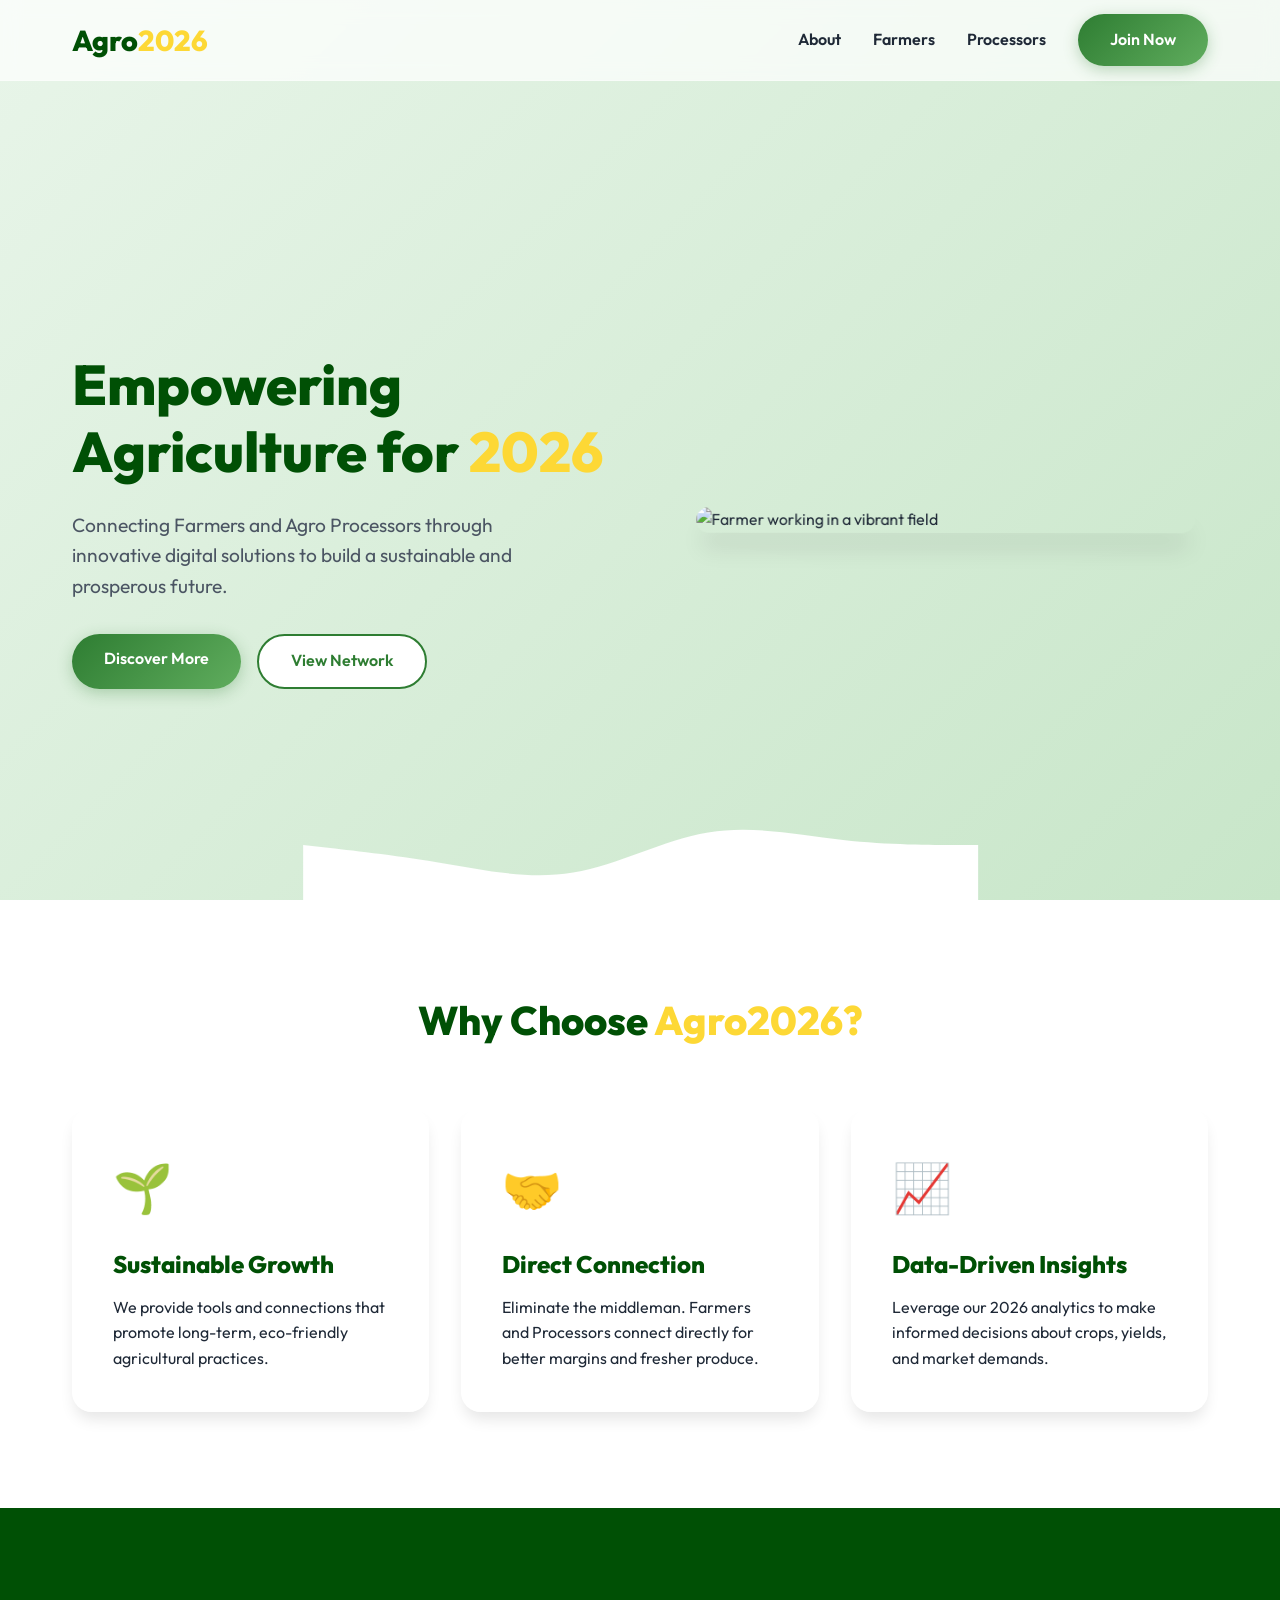
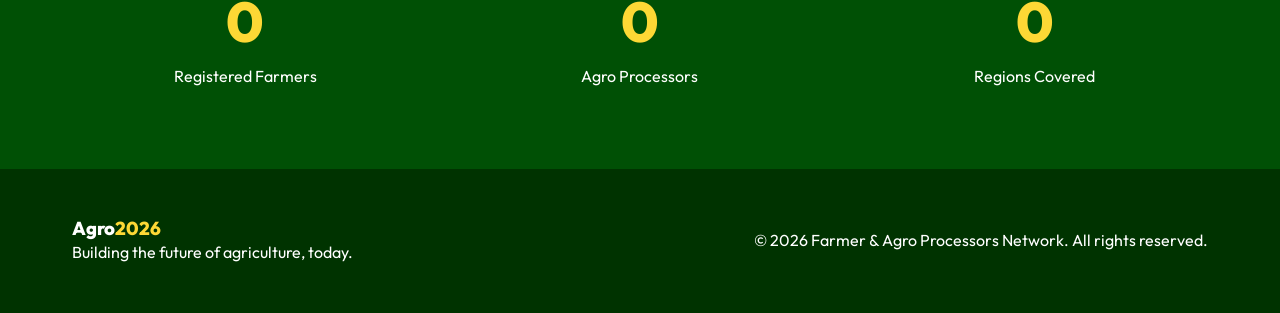
==== index.html @ 254d3b40 "Add index.html" ====
<!DOCTYPE html>
<html lang="en">
<head>
    <meta charset="UTF-8">
    <meta name="viewport" content="width=device-width, initial-scale=1.0">
    <title>Farmer and Agro Processors 2026</title>
    <link href="https://fonts.googleapis.com/css2?family=Outfit:wght@300;400;600;800&display=swap" rel="stylesheet">
    <link rel="stylesheet" href="style.css">
</head>
<body>
    <header>
        <div class="container">
            <nav class="navbar">
                <a href="#" class="logo">Agro<span class="highlight">2026</span></a>
                <ul class="nav-links">
                    <li><a href="#about">About</a></li>
                    <li><a href="#farmers">Farmers</a></li>
                    <li><a href="#processors">Processors</a></li>
                    <li><a href="#contact" class="btn btn-primary">Join Now</a></li>
                </ul>
            </nav>
        </div>
    </header>

    <main>
        <section class="hero">
            <div class="container hero-content">
                <div class="hero-text">
                    <h1>Empowering Agriculture for <span class="highlight">2026</span></h1>
                    <p>Connecting Farmers and Agro Processors through innovative digital solutions to build a sustainable and prosperous future.</p>
                    <div class="hero-buttons">
                        <a href="#learn-more" class="btn btn-primary">Discover More</a>
                        <a href="#farmers" class="btn btn-secondary">View Network</a>
                    </div>
                </div>
                <div class="hero-image">
                    <img src="https://images.unsplash.com/photo-1592982537447-6f2aa0c46bc5?ixlib=rb-4.0.3&auto=format&fit=crop&w=800&q=80" alt="Farmer working in a vibrant field">
                </div>
            </div>
            <div class="wave">
                <svg viewBox="0 0 1440 320" xmlns="http://www.w3.org/2000/svg">
                    <path fill="#ffffff" fill-opacity="1" d="M0,192L48,197.3C96,203,192,213,288,229.3C384,245,480,267,576,250.7C672,235,768,181,864,165.3C960,149,1056,171,1152,181.3C1248,192,1344,192,1392,192L1440,192L1440,320L1392,320C1344,320,1248,320,1152,320C1056,320,960,320,864,320C768,320,672,320,576,320C480,320,384,320,288,320C192,320,96,320,48,320L0,320Z"></path>
                </svg>
            </div>
        </section>

        <section id="features" class="features">
            <div class="container">
                <h2 class="section-title">Why Choose <span class="highlight">Agro2026?</span></h2>
                <div class="grid">
                    <div class="feature-card glass">
                        <div class="icon-wrapper">🌱</div>
                        <h3>Sustainable Growth</h3>
                        <p>We provide tools and connections that promote long-term, eco-friendly agricultural practices.</p>
                    </div>
                    <div class="feature-card glass">
                        <div class="icon-wrapper">🤝</div>
                        <h3>Direct Connection</h3>
                        <p>Eliminate the middleman. Farmers and Processors connect directly for better margins and fresher produce.</p>
                    </div>
                    <div class="feature-card glass">
                        <div class="icon-wrapper">📈</div>
                        <h3>Data-Driven Insights</h3>
                        <p>Leverage our 2026 analytics to make informed decisions about crops, yields, and market demands.</p>
                    </div>
                </div>
            </div>
        </section>

        <section id="stats" class="stats-section bg-dark">
            <div class="container stats-grid">
                <div class="stat-item">
                    <h3 class="stat-number" data-target="5000">0</h3>
                    <p>Registered Farmers</p>
                </div>
                <div class="stat-item">
                    <h3 class="stat-number" data-target="1200">0</h3>
                    <p>Agro Processors</p>
                </div>
                <div class="stat-item">
                    <h3 class="stat-number" data-target="85">0</h3>
                    <p>Regions Covered</p>
                </div>
            </div>
        </section>
    </main>

    <footer>
        <div class="container footer-content">
            <div class="footer-info">
                <h3>Agro<span class="highlight">2026</span></h3>
                <p>Building the future of agriculture, today.</p>
            </div>
            <div class="footer-links">
                <p>&copy; 2026 Farmer & Agro Processors Network. All rights reserved.</p>
            </div>
        </div>
    </footer>
    <script src="script.js"></script>
</body>
</html>
---- style.css ----
/* Base Styles and Variables */
:root {
    --primary-color: #2e7d32;     /* Deep Green */
    --primary-light: #60ad5e;
    --primary-dark: #005005;
    --secondary-color: #fdd835;   /* Sunflower Yellow */
    --text-dark: #1f2937;
    --text-light: #f3f4f6;
    --bg-color: #f8fafc;
    --white: #ffffff;
    --glass-bg: rgba(255, 255, 255, 0.7);
    --glass-border: rgba(255, 255, 255, 0.3);
    --shadow-sm: 0 4px 6px -1px rgba(0, 0, 0, 0.1);
    --shadow-md: 0 10px 15px -3px rgba(0, 0, 0, 0.1);
    --shadow-lg: 0 20px 25px -5px rgba(0, 0, 0, 0.1);
    --transition: all 0.3s cubic-bezier(0.4, 0, 0.2, 1);
}

* {
    margin: 0;
    padding: 0;
    box-sizing: border-box;
}

body {
    font-family: 'Outfit', sans-serif;
    background-color: var(--bg-color);
    color: var(--text-dark);
    line-height: 1.6;
    overflow-x: hidden;
}

.container {
    max-width: 1200px;
    margin: 0 auto;
    padding: 0 2rem;
}

a {
    text-decoration: none;
    color: inherit;
}

.highlight {
    color: var(--secondary-color);
}

/* Typography */
h1, h2, h3 {
    font-weight: 800;
    line-height: 1.2;
}

/* Buttons */
.btn {
    display: inline-block;
    padding: 0.8rem 2rem;
    border-radius: 50px;
    font-weight: 600;
    cursor: pointer;
    transition: var(--transition);
    border: none;
    text-align: center;
}

.btn-primary {
    background: linear-gradient(135deg, var(--primary-color), var(--primary-light));
    color: var(--white);
    box-shadow: 0 4px 15px rgba(46, 125, 50, 0.3);
}

.btn-primary:hover {
    transform: translateY(-2px);
    box-shadow: 0 6px 20px rgba(46, 125, 50, 0.4);
}

.btn-secondary {
    background: var(--white);
    color: var(--primary-color);
    border: 2px solid var(--primary-color);
}

.btn-secondary:hover {
    background: var(--primary-light);
    color: var(--white);
    border-color: var(--primary-light);
}

/* Header & Navigation */
header {
    position: fixed;
    top: 0;
    left: 0;
    width: 100%;
    z-index: 1000;
    background: var(--glass-bg);
    backdrop-filter: blur(10px);
    border-bottom: 1px solid var(--glass-border);
    transition: var(--transition);
}

.navbar {
    display: flex;
    justify-content: space-between;
    align-items: center;
    height: 80px;
}

.logo {
    font-size: 1.8rem;
    font-weight: 800;
    color: var(--primary-dark);
}

.nav-links {
    display: flex;
    list-style: none;
    gap: 2rem;
    align-items: center;
}

.nav-links a:not(.btn) {
    font-weight: 600;
    color: var(--text-dark);
    position: relative;
    padding-bottom: 5px;
}

.nav-links a:not(.btn)::after {
    content: '';
    position: absolute;
    bottom: 0;
    left: 0;
    width: 0;
    height: 2px;
    background: var(--primary-color);
    transition: var(--transition);
}

.nav-links a:not(.btn):hover::after {
    width: 100%;
}

/* Hero Section */
.hero {
    position: relative;
    padding-top: 140px;
    background: linear-gradient(135deg, #e8f5e9 0%, #c8e6c9 100%);
    min-height: 100vh;
    display: flex;
    flex-direction: column;
}

.hero-content {
    display: flex;
    align-items: center;
    justify-content: space-between;
    gap: 4rem;
    flex: 1;
    z-index: 2;
}

.hero-text {
    flex: 1;
    animation: slideUp 0.8s ease-out;
}

.hero-text h1 {
    font-size: 3.5rem;
    margin-bottom: 1.5rem;
    color: var(--primary-dark);
}

.hero-text p {
    font-size: 1.2rem;
    color: #4b5563;
    margin-bottom: 2rem;
    max-width: 500px;
}

.hero-buttons {
    display: flex;
    gap: 1rem;
}

.hero-image {
    flex: 1;
    position: relative;
    display: flex;
    justify-content: center;
    animation: fadeIn 1s ease-out 0.3s both;
}

.hero-image img {
    width: 100%;
    max-width: 500px;
    border-radius: 20px;
    box-shadow: var(--shadow-lg);
    transform: perspective(1000px) rotateY(-5deg);
    transition: var(--transition);
}

.hero-image img:hover {
    transform: perspective(1000px) rotateY(0deg) scale(1.02);
}

/* Wave Divider */
.wave {
    position: absolute;
    bottom: -5px;
    left: 0;
    width: 100%;
    overflow: hidden;
    line-height: 0;
    z-index: 1;
}

.wave svg {
    position: relative;
    display: block;
    width: calc(100% + 1.3px);
    height: 150px;
}

/* Features Section */
.features {
    padding: 6rem 0;
    background: var(--white);
    position: relative;
    z-index: 2;
}

.section-title {
    text-align: center;
    font-size: 2.5rem;
    margin-bottom: 4rem;
    color: var(--primary-dark);
}

.grid {
    display: grid;
    grid-template-columns: repeat(auto-fit, minmax(300px, 1fr));
    gap: 2rem;
}

/* Glassmorphism Cards */
.glass {
    background: rgba(255, 255, 255, 0.4);
    backdrop-filter: blur(20px);
    -webkit-backdrop-filter: blur(20px);
    border: 1px solid var(--glass-border);
    border-radius: 20px;
    padding: 2.5rem;
    box-shadow: var(--shadow-md);
    transition: var(--transition);
    position: relative;
    overflow: hidden;
}

.glass::before {
    content: '';
    position: absolute;
    top: 0;
    left: 0;
    width: 100%;
    height: 5px;
    background: linear-gradient(90deg, var(--primary-color), var(--secondary-color));
    opacity: 0;
    transition: var(--transition);
}

.glass:hover {
    transform: translateY(-10px);
    box-shadow: var(--shadow-lg);
}

.glass:hover::before {
    opacity: 1;
}

.icon-wrapper {
    font-size: 3rem;
    margin-bottom: 1.5rem;
    display: inline-block;
}

.feature-card h3 {
    font-size: 1.5rem;
    margin-bottom: 1rem;
    color: var(--primary-dark);
}

/* Stats Section */
.stats-section {
    padding: 5rem 0;
    background: var(--primary-dark);
    color: var(--white);
    text-align: center;
}

.stats-grid {
    display: grid;
    grid-template-columns: repeat(auto-fit, minmax(200px, 1fr));
    gap: 3rem;
}

.stat-number {
    font-size: 3.5rem;
    color: var(--secondary-color);
    margin-bottom: 0.5rem;
}

/* Footer */
footer {
    background: #003300;
    color: var(--white);
    padding: 3rem 0;
}

.footer-content {
    display: flex;
    justify-content: space-between;
    align-items: center;
    flex-wrap: wrap;
    gap: 2rem;
}

/* Animations */
@keyframes slideUp {
    from {
        opacity: 0;
        transform: translateY(30px);
    }
    to {
        opacity: 1;
        transform: translateY(0);
    }
}

@keyframes fadeIn {
    from {
        opacity: 0;
    }
    to {
        opacity: 1;
    }
}

/* Responsive Design */
@media (max-width: 900px) {
    .hero-content {
        flex-direction: column;
        text-align: center;
        padding-top: 2rem;
    }
    
    .hero-text h1 {
        font-size: 2.8rem;
    }
    
    .hero-text p {
        margin: 0 auto 2rem;
    }
    
    .hero-buttons {
        justify-content: center;
    }
    
    .nav-links {
        display: none; /* Mobile menu would go here */
    }
}
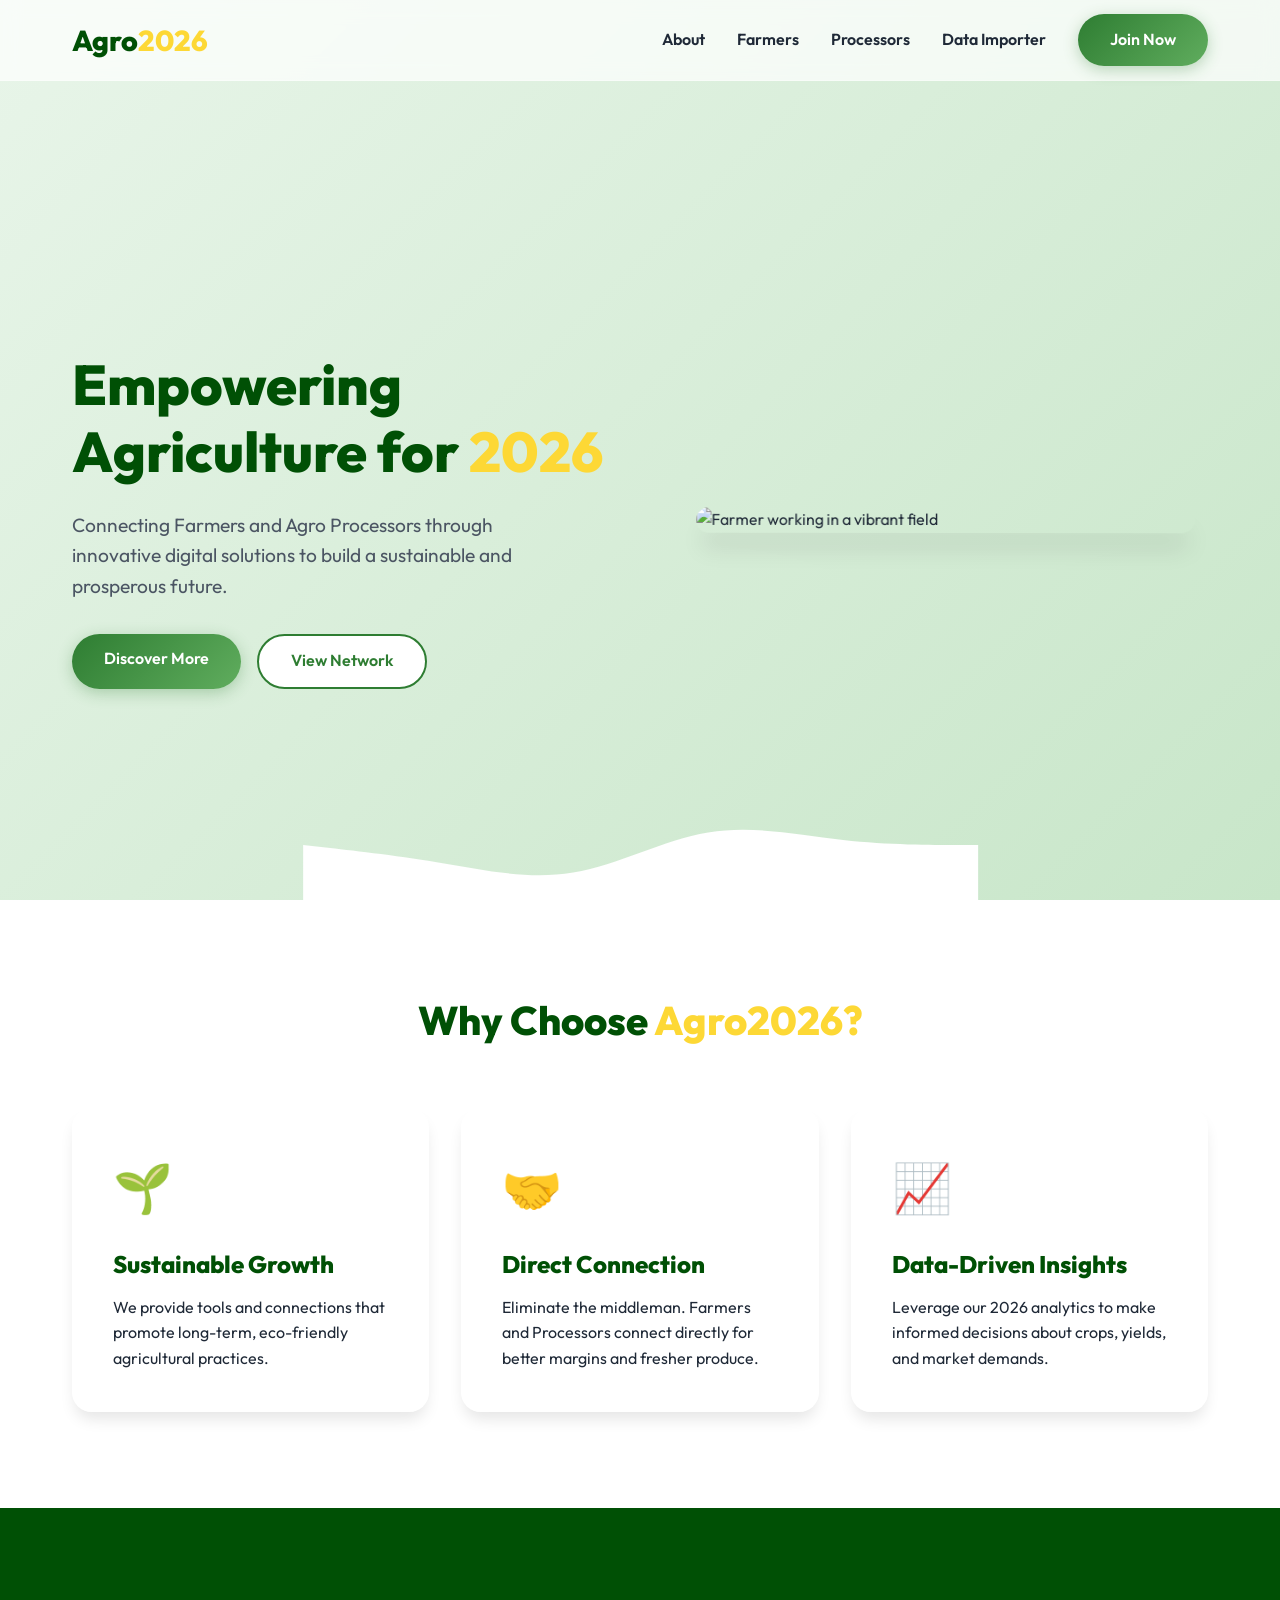
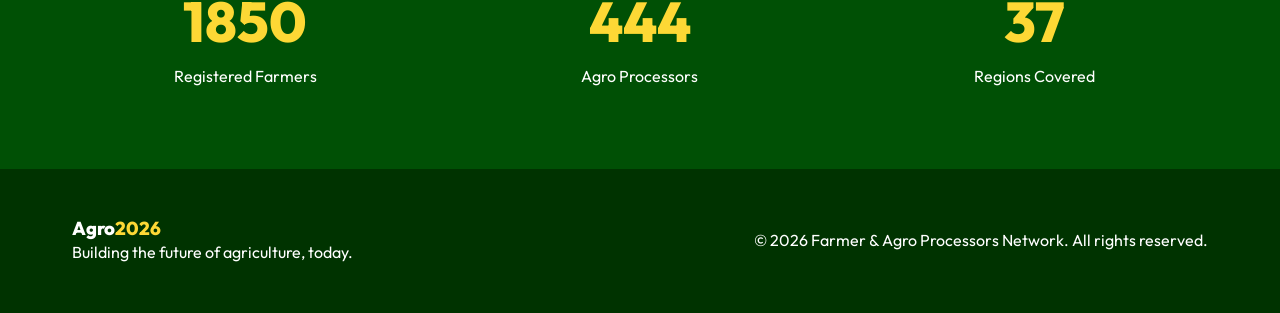
==== commit f409f6a1: "Update index.html" ====
--- a/index.html
+++ b/index.html
@@ -1,5 +1,6 @@
 <!DOCTYPE html>
 <html lang="en">
+
 <head>
     <meta charset="UTF-8">
     <meta name="viewport" content="width=device-width, initial-scale=1.0">
@@ -7,6 +8,7 @@
     <link href="https://fonts.googleapis.com/css2?family=Outfit:wght@300;400;600;800&display=swap" rel="stylesheet">
     <link rel="stylesheet" href="style.css">
 </head>
+
 <body>
     <header>
         <div class="container">
@@ -16,6 +18,7 @@
                     <li><a href="#about">About</a></li>
                     <li><a href="#farmers">Farmers</a></li>
                     <li><a href="#processors">Processors</a></li>
+                    <li><a href="import_data.html">Data Importer</a></li>
                     <li><a href="#contact" class="btn btn-primary">Join Now</a></li>
                 </ul>
             </nav>
@@ -27,19 +30,23 @@
             <div class="container hero-content">
                 <div class="hero-text">
                     <h1>Empowering Agriculture for <span class="highlight">2026</span></h1>
-                    <p>Connecting Farmers and Agro Processors through innovative digital solutions to build a sustainable and prosperous future.</p>
+                    <p>Connecting Farmers and Agro Processors through innovative digital solutions to build a
+                        sustainable and prosperous future.</p>
                     <div class="hero-buttons">
                         <a href="#learn-more" class="btn btn-primary">Discover More</a>
                         <a href="#farmers" class="btn btn-secondary">View Network</a>
                     </div>
                 </div>
                 <div class="hero-image">
-                    <img src="https://images.unsplash.com/photo-1592982537447-6f2aa0c46bc5?ixlib=rb-4.0.3&auto=format&fit=crop&w=800&q=80" alt="Farmer working in a vibrant field">
+                    <img src="https://images.unsplash.com/photo-1592982537447-6f2aa0c46bc5?ixlib=rb-4.0.3&auto=format&fit=crop&w=800&q=80"
+                        alt="Farmer working in a vibrant field">
                 </div>
             </div>
             <div class="wave">
                 <svg viewBox="0 0 1440 320" xmlns="http://www.w3.org/2000/svg">
-                    <path fill="#ffffff" fill-opacity="1" d="M0,192L48,197.3C96,203,192,213,288,229.3C384,245,480,267,576,250.7C672,235,768,181,864,165.3C960,149,1056,171,1152,181.3C1248,192,1344,192,1392,192L1440,192L1440,320L1392,320C1344,320,1248,320,1152,320C1056,320,960,320,864,320C768,320,672,320,576,320C480,320,384,320,288,320C192,320,96,320,48,320L0,320Z"></path>
+                    <path fill="#ffffff" fill-opacity="1"
+                        d="M0,192L48,197.3C96,203,192,213,288,229.3C384,245,480,267,576,250.7C672,235,768,181,864,165.3C960,149,1056,171,1152,181.3C1248,192,1344,192,1392,192L1440,192L1440,320L1392,320C1344,320,1248,320,1152,320C1056,320,960,320,864,320C768,320,672,320,576,320C480,320,384,320,288,320C192,320,96,320,48,320L0,320Z">
+                    </path>
                 </svg>
             </div>
         </section>
@@ -51,17 +58,20 @@
                     <div class="feature-card glass">
                         <div class="icon-wrapper">🌱</div>
                         <h3>Sustainable Growth</h3>
-                        <p>We provide tools and connections that promote long-term, eco-friendly agricultural practices.</p>
+                        <p>We provide tools and connections that promote long-term, eco-friendly agricultural practices.
+                        </p>
                     </div>
                     <div class="feature-card glass">
                         <div class="icon-wrapper">🤝</div>
                         <h3>Direct Connection</h3>
-                        <p>Eliminate the middleman. Farmers and Processors connect directly for better margins and fresher produce.</p>
+                        <p>Eliminate the middleman. Farmers and Processors connect directly for better margins and
+                            fresher produce.</p>
                     </div>
                     <div class="feature-card glass">
                         <div class="icon-wrapper">📈</div>
                         <h3>Data-Driven Insights</h3>
-                        <p>Leverage our 2026 analytics to make informed decisions about crops, yields, and market demands.</p>
+                        <p>Leverage our 2026 analytics to make informed decisions about crops, yields, and market
+                            demands.</p>
                     </div>
                 </div>
             </div>
@@ -98,4 +108,5 @@
     </footer>
     <script src="script.js"></script>
 </body>
-</html>
+
+</html>
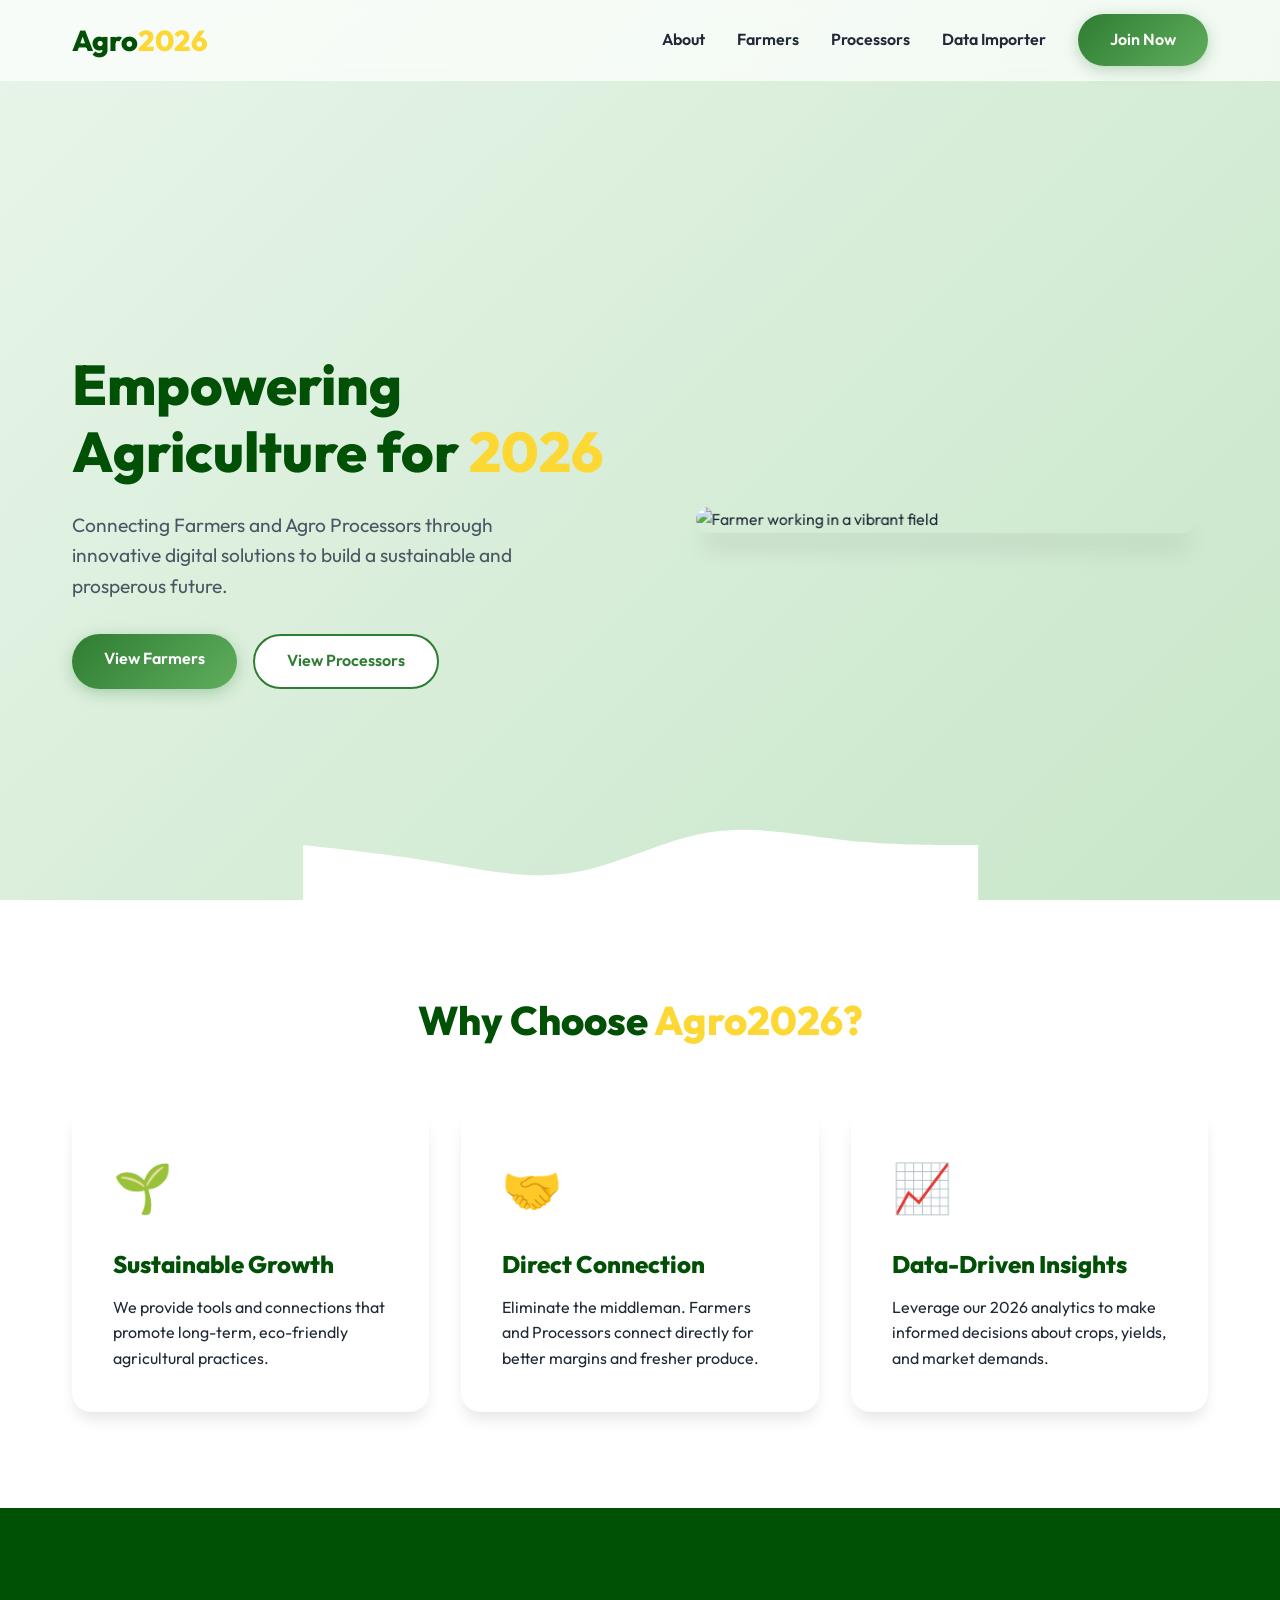
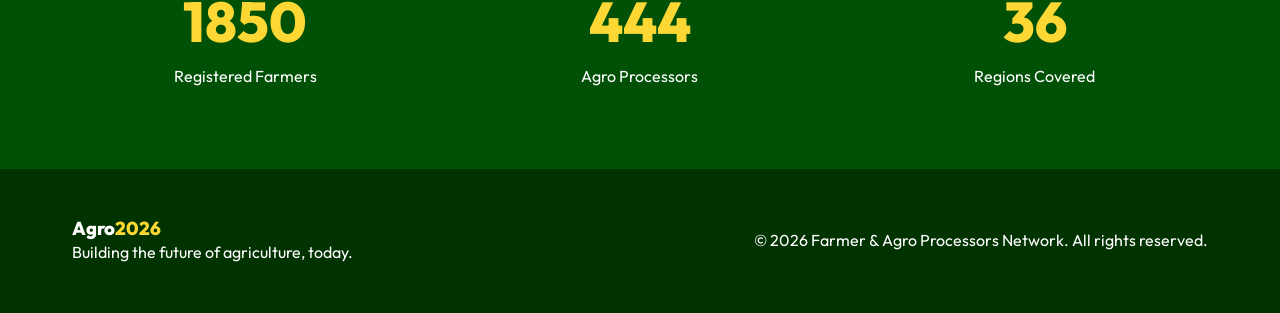
==== commit 54e4ddb3: "Update index.html" ====
--- a/index.html
+++ b/index.html
@@ -33,8 +33,8 @@
                     <p>Connecting Farmers and Agro Processors through innovative digital solutions to build a
                         sustainable and prosperous future.</p>
                     <div class="hero-buttons">
-                        <a href="#learn-more" class="btn btn-primary">Discover More</a>
-                        <a href="#farmers" class="btn btn-secondary">View Network</a>
+                        <a href="farmers.html" class="btn btn-primary">View Farmers</a>
+                        <a href="processors.html" class="btn btn-secondary">View Processors</a>
                     </div>
                 </div>
                 <div class="hero-image">
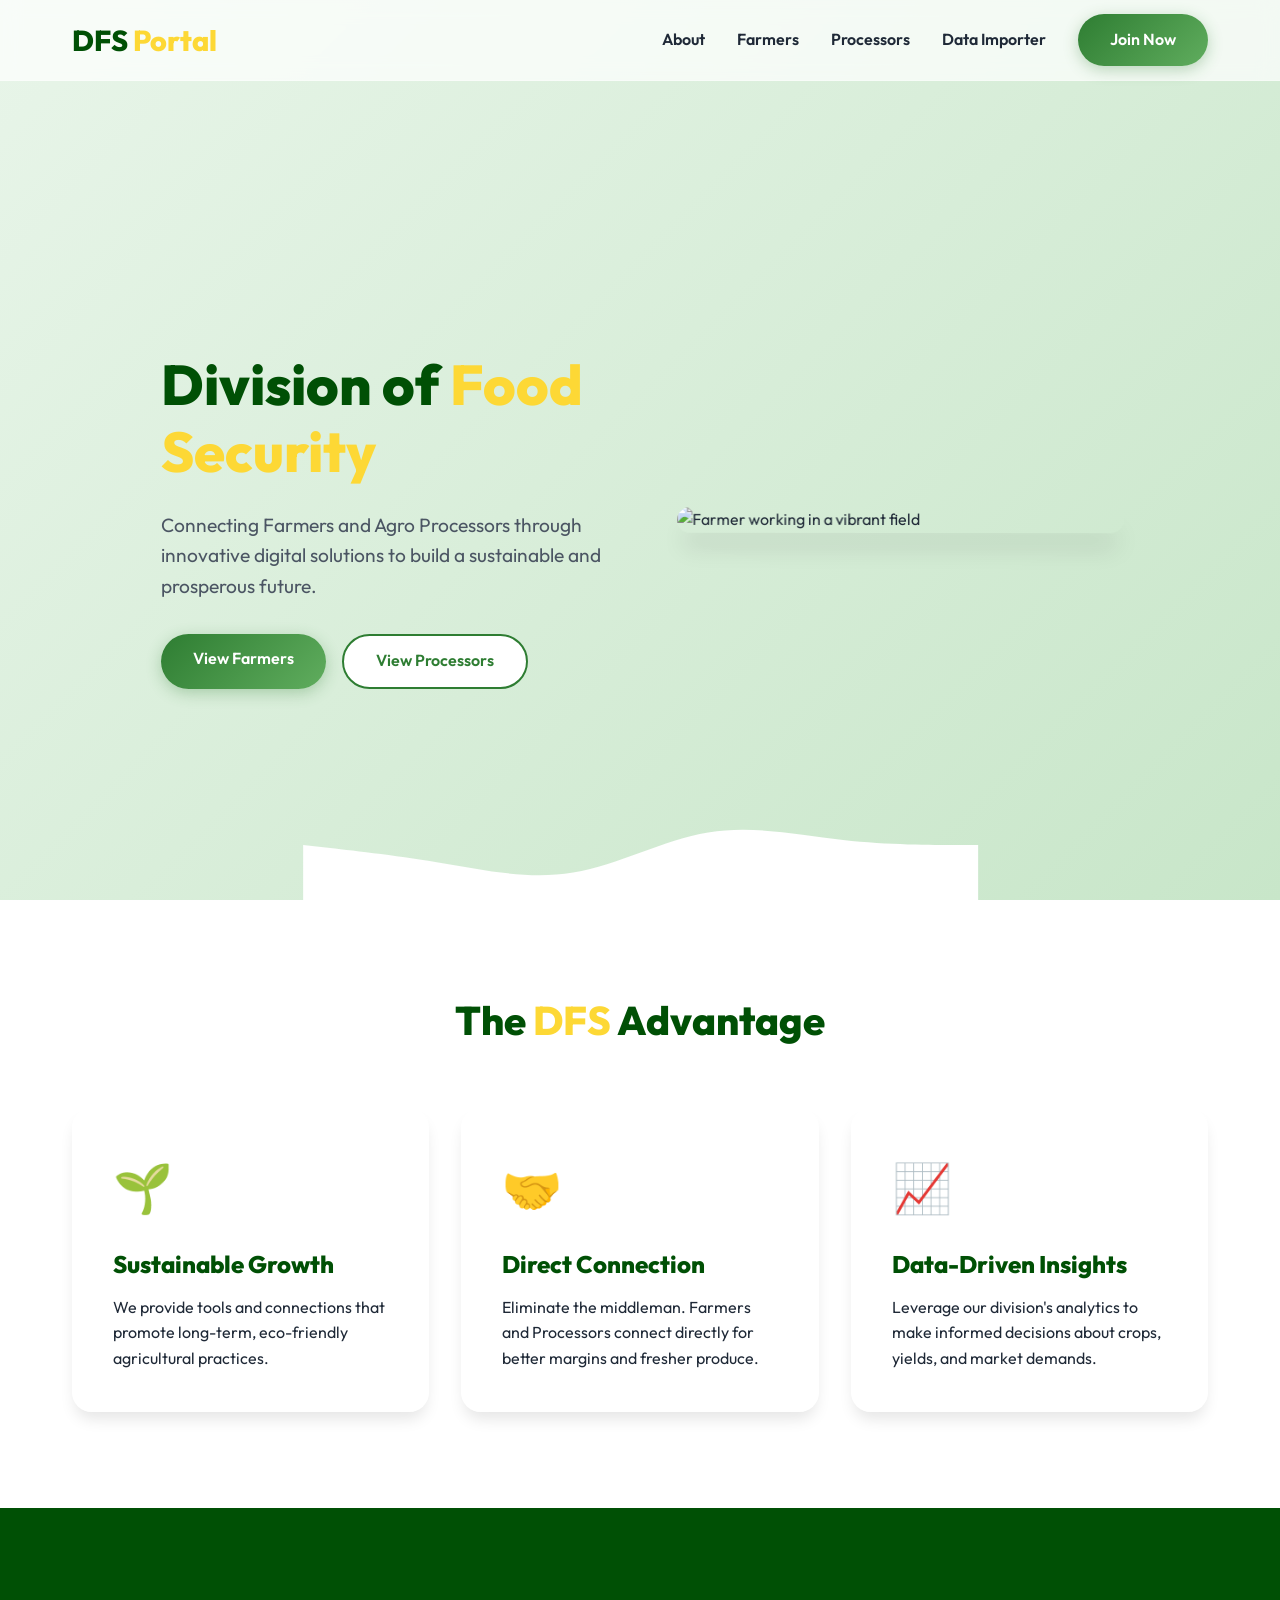
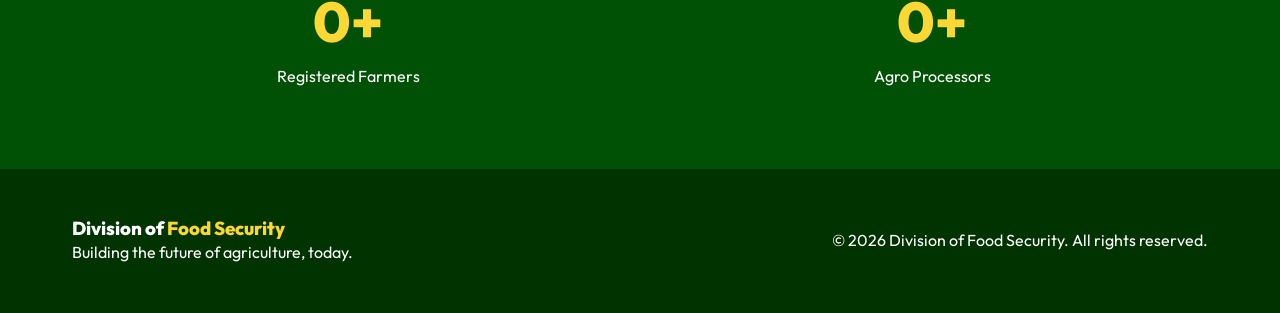
==== commit 4495ef56: "Update index.html" ====
--- a/index.html
+++ b/index.html
@@ -4,7 +4,7 @@
 <head>
     <meta charset="UTF-8">
     <meta name="viewport" content="width=device-width, initial-scale=1.0">
-    <title>Farmer and Agro Processors 2026</title>
+    <title>Division of Food Security</title>
     <link href="https://fonts.googleapis.com/css2?family=Outfit:wght@300;400;600;800&display=swap" rel="stylesheet">
     <link rel="stylesheet" href="style.css">
 </head>
@@ -13,7 +13,7 @@
     <header>
         <div class="container">
             <nav class="navbar">
-                <a href="#" class="logo">Agro<span class="highlight">2026</span></a>
+                <a href="#" class="logo">DFS <span class="highlight">Portal</span></a>
                 <ul class="nav-links">
                     <li><a href="#about">About</a></li>
                     <li><a href="#farmers">Farmers</a></li>
@@ -29,7 +29,7 @@
         <section class="hero">
             <div class="container hero-content">
                 <div class="hero-text">
-                    <h1>Empowering Agriculture for <span class="highlight">2026</span></h1>
+                    <h1>Division of <span class="highlight">Food Security</span></h1>
                     <p>Connecting Farmers and Agro Processors through innovative digital solutions to build a
                         sustainable and prosperous future.</p>
                     <div class="hero-buttons">
@@ -53,7 +53,7 @@
 
         <section id="features" class="features">
             <div class="container">
-                <h2 class="section-title">Why Choose <span class="highlight">Agro2026?</span></h2>
+                <h2 class="section-title">The <span class="highlight">DFS</span> Advantage</h2>
                 <div class="grid">
                     <div class="feature-card glass">
                         <div class="icon-wrapper">🌱</div>
@@ -70,7 +70,7 @@
                     <div class="feature-card glass">
                         <div class="icon-wrapper">📈</div>
                         <h3>Data-Driven Insights</h3>
-                        <p>Leverage our 2026 analytics to make informed decisions about crops, yields, and market
+                        <p>Leverage our division's analytics to make informed decisions about crops, yields, and market
                             demands.</p>
                     </div>
                 </div>
@@ -80,16 +80,12 @@
         <section id="stats" class="stats-section bg-dark">
             <div class="container stats-grid">
                 <div class="stat-item">
-                    <h3 class="stat-number" data-target="5000">0</h3>
+                    <h3 class="stat-number" id="farmer-count" data-target="0">0</h3>
                     <p>Registered Farmers</p>
                 </div>
                 <div class="stat-item">
-                    <h3 class="stat-number" data-target="1200">0</h3>
+                    <h3 class="stat-number" id="processor-count" data-target="0">0</h3>
                     <p>Agro Processors</p>
-                </div>
-                <div class="stat-item">
-                    <h3 class="stat-number" data-target="85">0</h3>
-                    <p>Regions Covered</p>
                 </div>
             </div>
         </section>
@@ -98,11 +94,11 @@
     <footer>
         <div class="container footer-content">
             <div class="footer-info">
-                <h3>Agro<span class="highlight">2026</span></h3>
+                <h3>Division of <span class="highlight">Food Security</span></h3>
                 <p>Building the future of agriculture, today.</p>
             </div>
             <div class="footer-links">
-                <p>&copy; 2026 Farmer & Agro Processors Network. All rights reserved.</p>
+                <p>&copy; 2026 Division of Food Security. All rights reserved.</p>
             </div>
         </div>
     </footer>
--- a/style.css
+++ b/style.css
@@ -1,9 +1,11 @@
 /* Base Styles and Variables */
 :root {
-    --primary-color: #2e7d32;     /* Deep Green */
+    --primary-color: #2e7d32;
+    /* Deep Green */
     --primary-light: #60ad5e;
     --primary-dark: #005005;
-    --secondary-color: #fdd835;   /* Sunflower Yellow */
+    --secondary-color: #fdd835;
+    /* Sunflower Yellow */
     --text-dark: #1f2937;
     --text-light: #f3f4f6;
     --bg-color: #f8fafc;
@@ -46,7 +48,9 @@
 }
 
 /* Typography */
-h1, h2, h3 {
+h1,
+h2,
+h3 {
     font-weight: 800;
     line-height: 1.2;
 }
@@ -300,8 +304,9 @@
 
 .stats-grid {
     display: grid;
-    grid-template-columns: repeat(auto-fit, minmax(200px, 1fr));
-    gap: 3rem;
+    grid-template-columns: repeat(2, 1fr);
+    gap: 2rem;
+    text-align: center;
 }
 
 .stat-number {
@@ -331,6 +336,7 @@
         opacity: 0;
         transform: translateY(30px);
     }
+
     to {
         opacity: 1;
         transform: translateY(0);
@@ -341,6 +347,7 @@
     from {
         opacity: 0;
     }
+
     to {
         opacity: 1;
     }
@@ -353,20 +360,21 @@
         text-align: center;
         padding-top: 2rem;
     }
-    
+
     .hero-text h1 {
         font-size: 2.8rem;
     }
-    
+
     .hero-text p {
         margin: 0 auto 2rem;
     }
-    
+
     .hero-buttons {
         justify-content: center;
     }
-    
+
     .nav-links {
-        display: none; /* Mobile menu would go here */
-    }
-}
+        display: none;
+        /* Mobile menu would go here */
+    }
+}
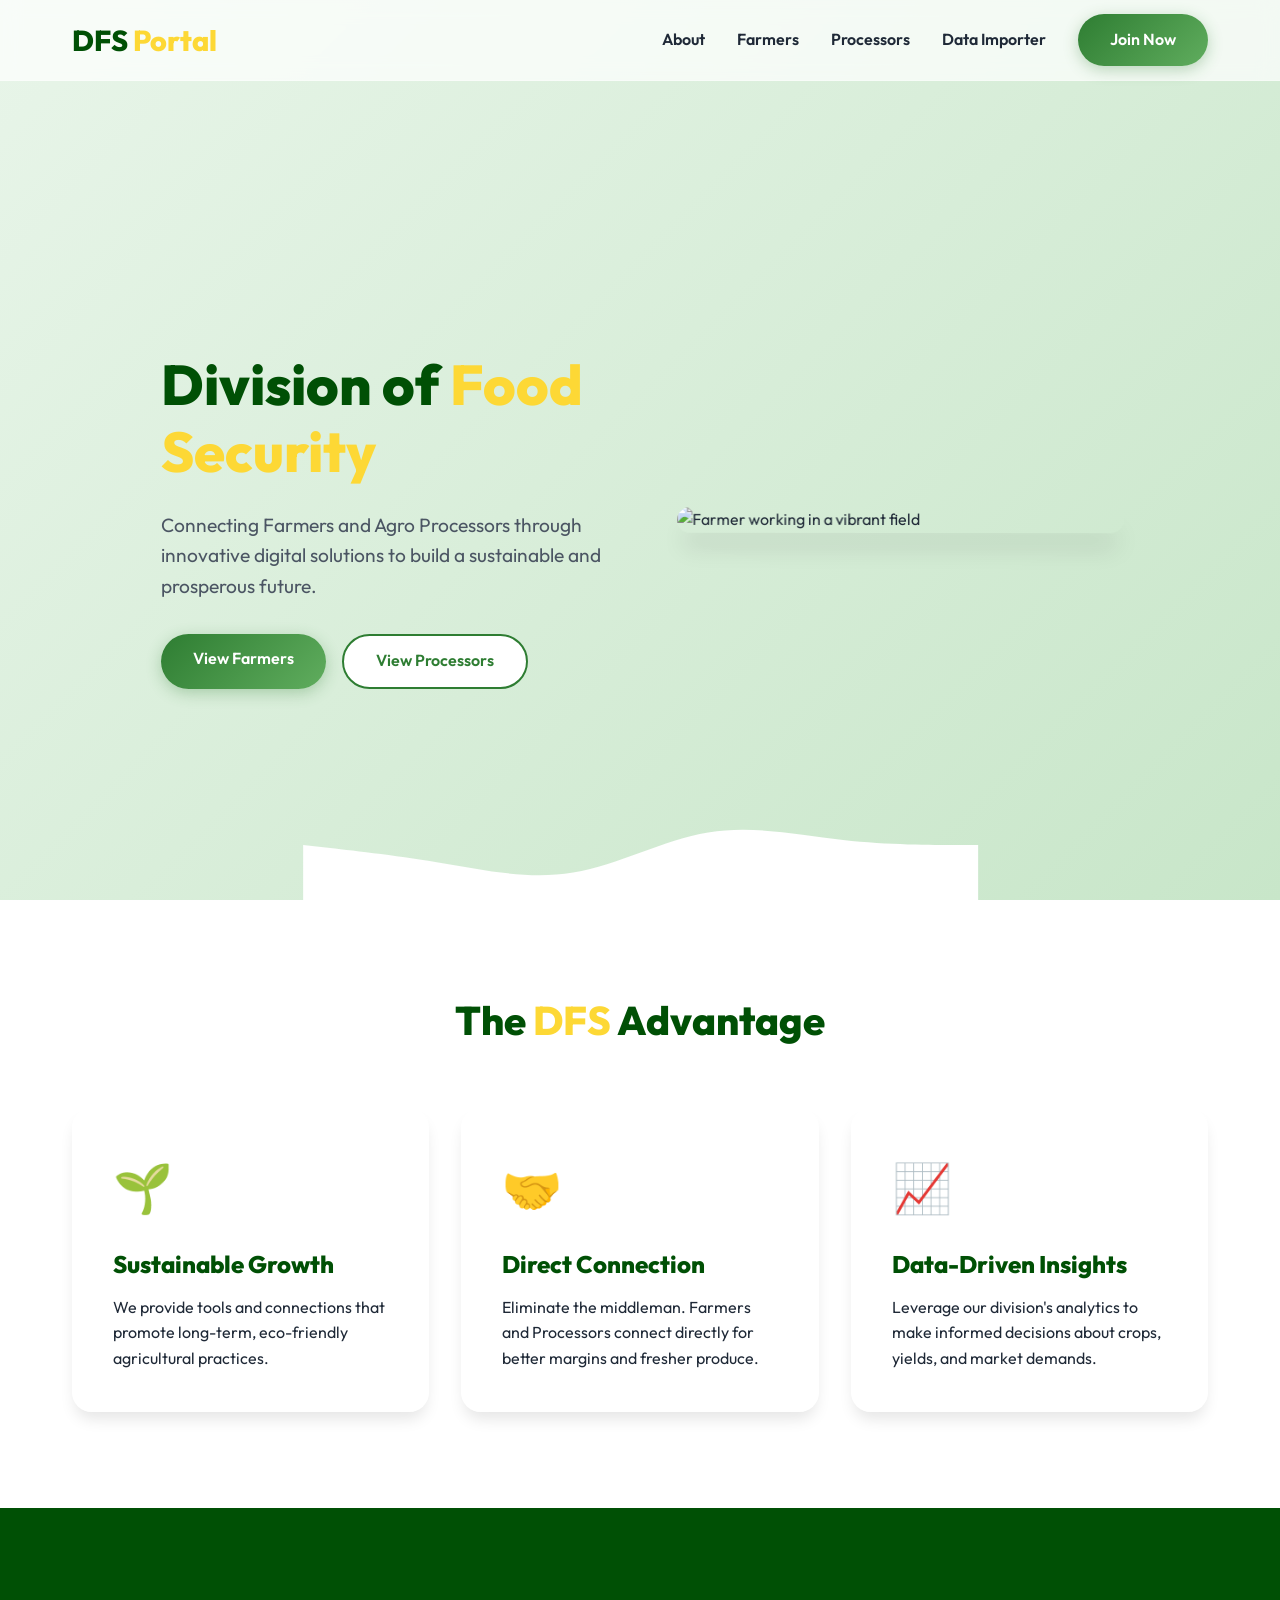
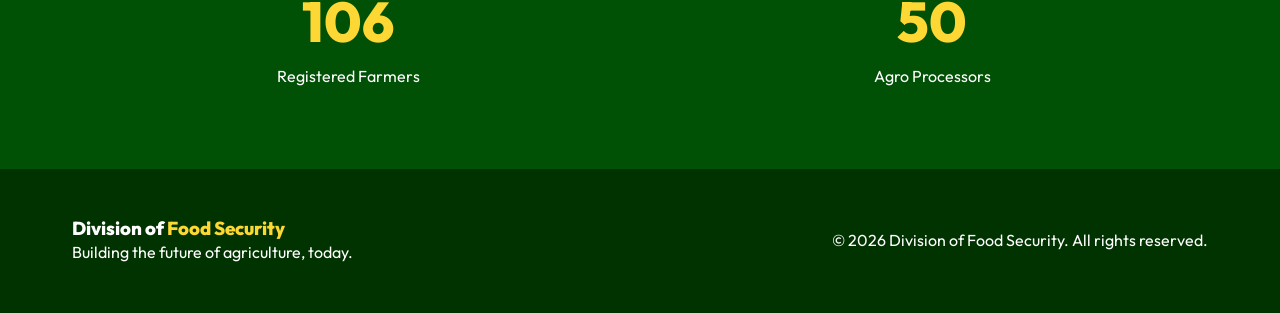
==== commit 977721fb: "Update index.html" ====
--- a/index.html
+++ b/index.html
@@ -6,6 +6,8 @@
     <meta name="viewport" content="width=device-width, initial-scale=1.0">
     <title>Division of Food Security</title>
     <link href="https://fonts.googleapis.com/css2?family=Outfit:wght@300;400;600;800&display=swap" rel="stylesheet">
+    <!-- Include the SheetJS (XLSX) library -->
+    <script src="https://cdnjs.cloudflare.com/ajax/libs/xlsx/0.18.5/xlsx.full.min.js"></script>
     <link rel="stylesheet" href="style.css">
 </head>
 
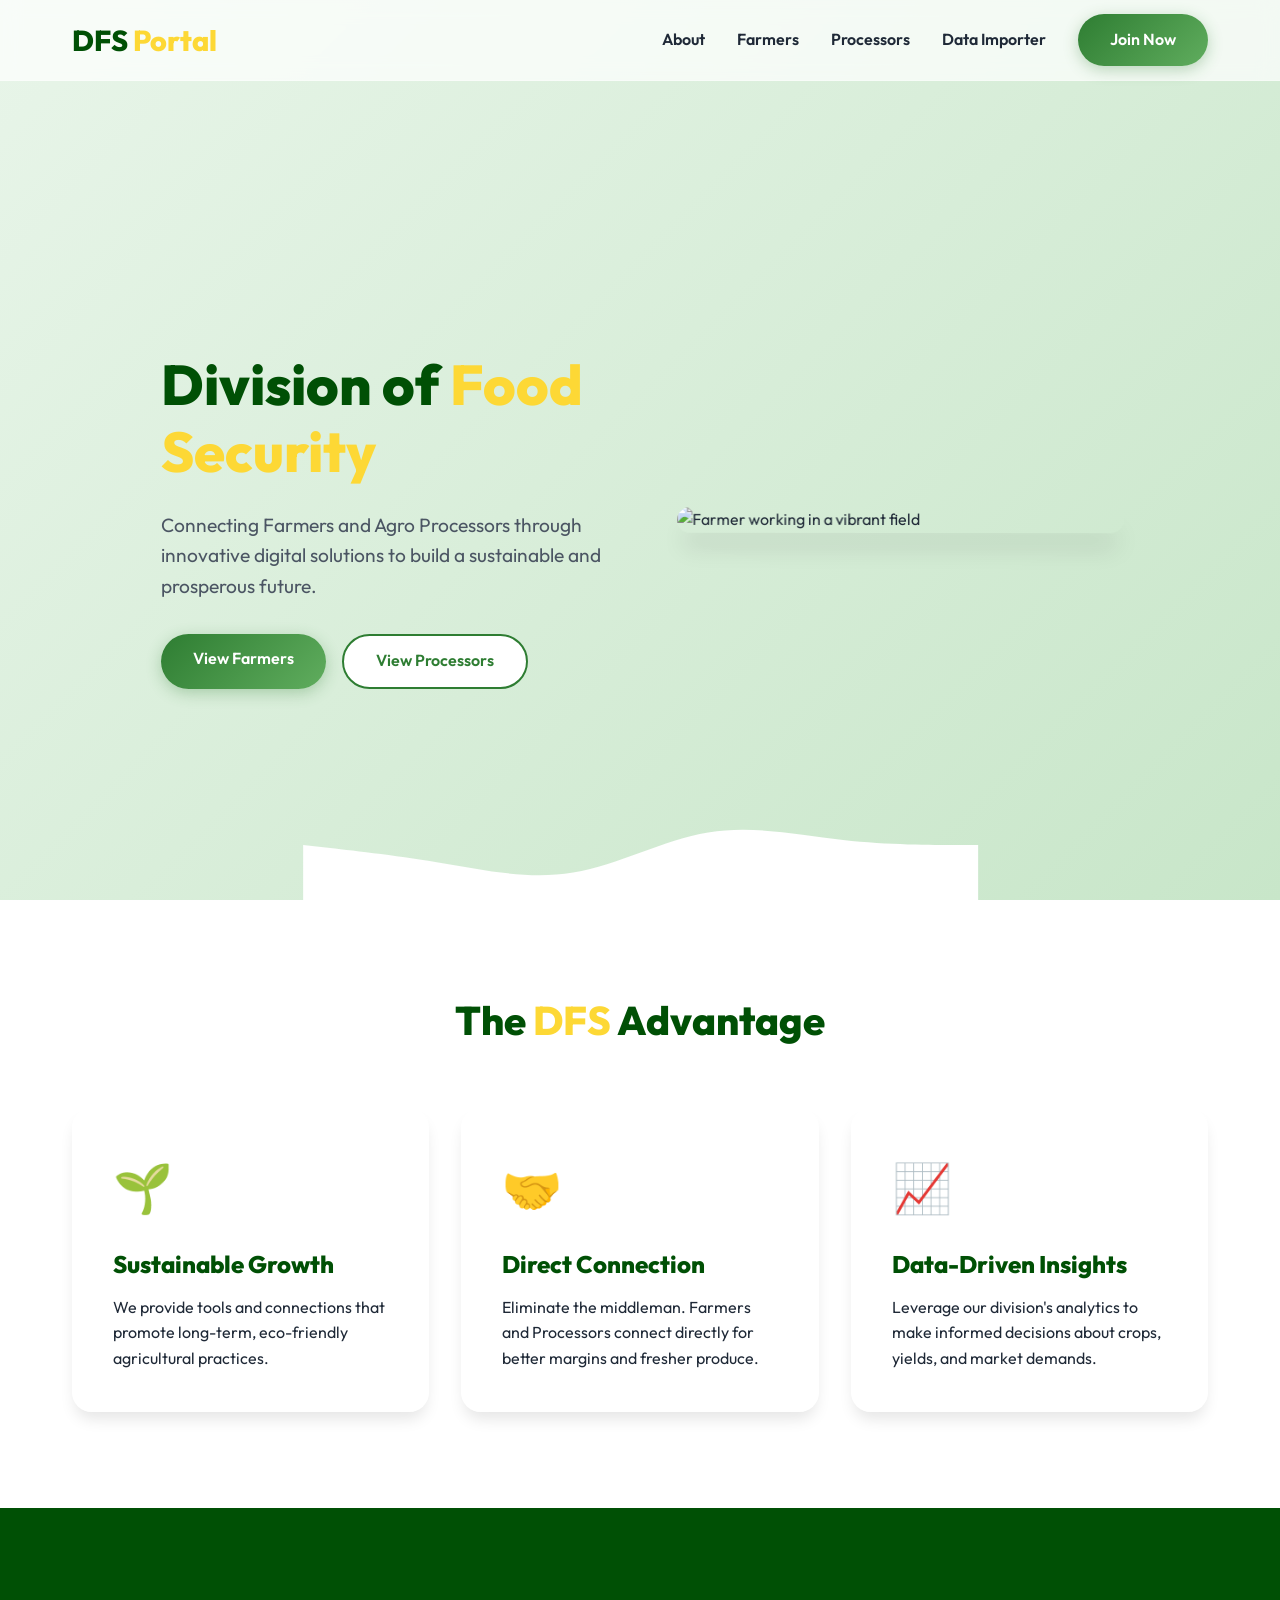
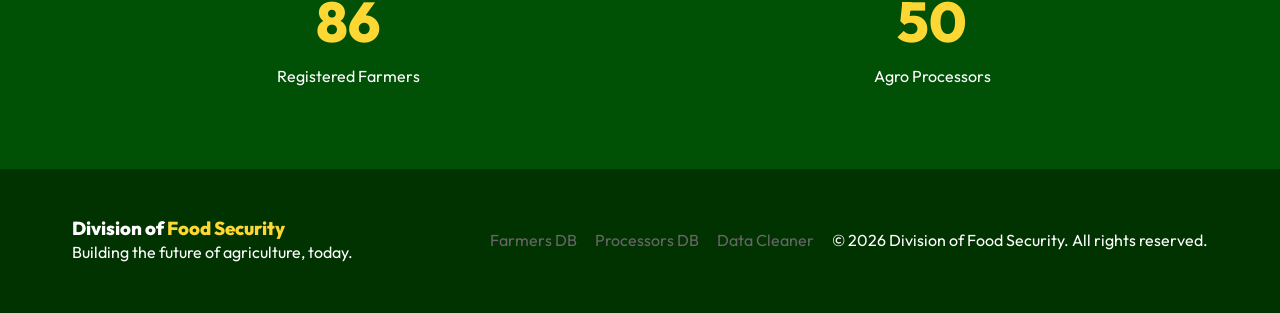
==== commit 1f00b53f: "Update index.html" ====
--- a/index.html
+++ b/index.html
@@ -100,7 +100,12 @@
                 <p>Building the future of agriculture, today.</p>
             </div>
             <div class="footer-links">
-                <p>&copy; 2026 Division of Food Security. All rights reserved.</p>
+                <a href="farmers.html" style="color: #666; margin-right: 15px; text-decoration: none;">Farmers DB</a>
+                <a href="processors.html" style="color: #666; margin-right: 15px; text-decoration: none;">Processors
+                    DB</a>
+                <a href="clean_data.html" style="color: #666; margin-right: 15px; text-decoration: none;">Data
+                    Cleaner</a>
+                <p style="display:inline-block;">&copy; 2026 Division of Food Security. All rights reserved.</p>
             </div>
         </div>
     </footer>
